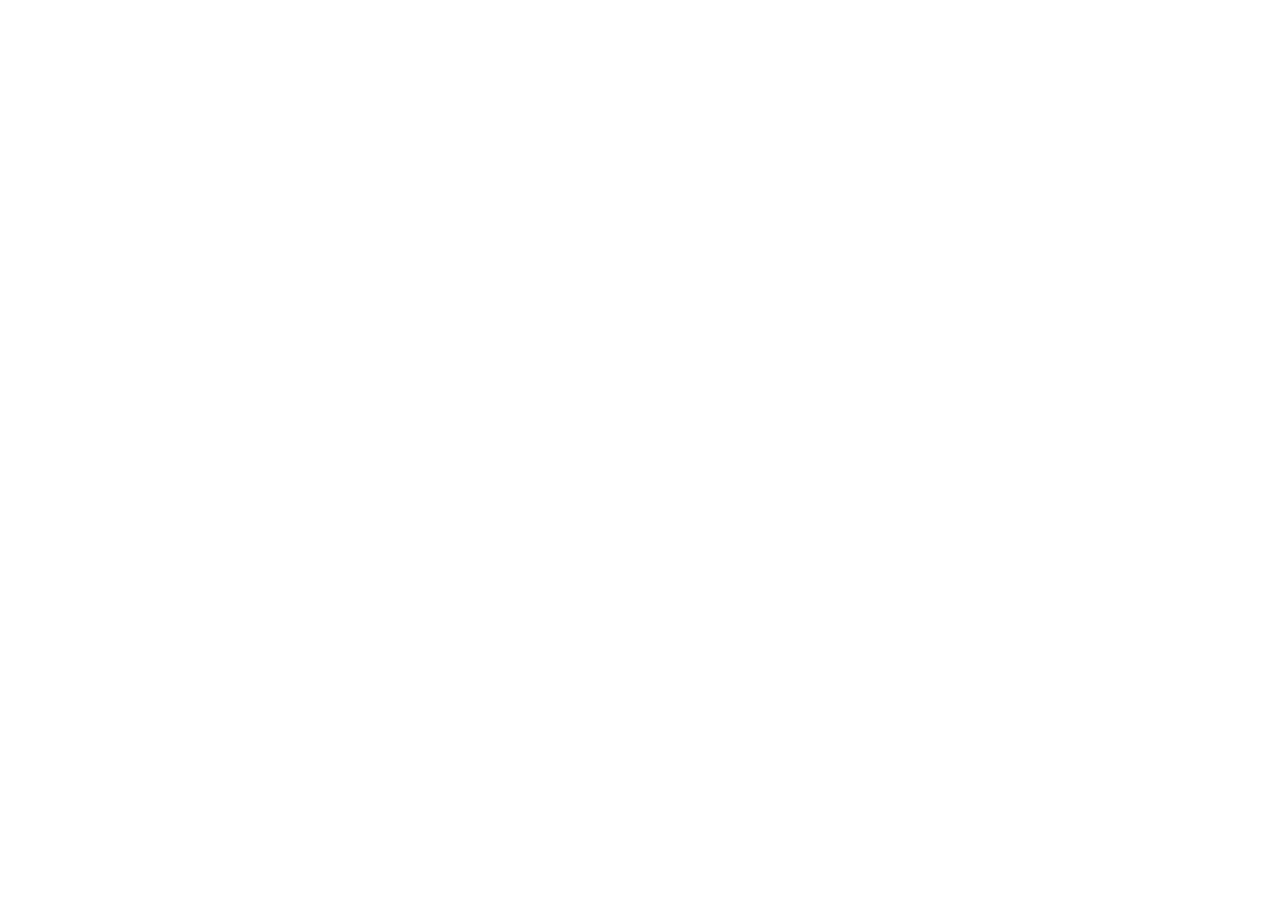
==== index.html @ ee81b6db "Add files via upload" ====
<!DOCTYPE html>
<html lang="en">
<head>
  <meta charset="UTF-8">
  <meta name="viewport" content="width=device-width, initial-scale=1.0"><link rel="stylesheet" href="assets/css/farmnet-responsive.css">
  <title>DARAWAT Loading</title>
  <link href="https://fonts.googleapis.com/css2?family=Plus+Jakarta+Sans:wght@600;700;800&display=swap" rel="stylesheet">
  
  <style>
    body {
      margin: 0;
      padding: 0;
      font-family: 'Plus Jakarta Sans', -apple-system, sans-serif;
    }

 .darawat-loader-overlay {
      position: fixed;
      top: 0;
      left: 0;
      width: 100vw;
      height: 100vh;
      background-color: #fafcf9;
      background-image: url('storage/products/background color.png');
      background-size: cover;
      background-position: center;
      background-repeat: no-repeat;
      display: flex;
      align-items: center;
      justify-content: center;
      z-index: 9999;
    }

    .darawat-loader-overlay.fade-out {
      opacity: 0;
      visibility: hidden;
    }

    .loader-content {
      display: flex;
      flex-direction: column;
      align-items: center;
      text-align: center;
      padding: 24px;
      max-width: 400px;
      animation: contentFadeIn 0.6s cubic-bezier(0.16, 1, 0.3, 1) forwards;
    }

    @keyframes contentFadeIn {
      from {
        opacity: 0;
        transform: translateY(8px) scale(0.98);
      }
      to {
        opacity: 1;
        transform: translateY(0) scale(1);
      }
    }

    .loader-logo-wrapper {
      display: flex;
      align-items: center;
      gap: 12px;
      margin-bottom: 10px;
    }

    .loader-icon-box {
      width: 56px;
      height: 56px;
      background: #f4faf4;
      border: 1.5px solid #a3d9b1;
      border-radius: 14px;
      display: flex;
      align-items: center;
      justify-content: center;
      box-shadow: 0 4px 12px rgba(15, 77, 42, 0.08);
    }

    .loader-icon-box svg {
      width: 36px;
      height: auto;
    }

    .loader-brand-title {
      font-size: 28px;
      font-weight: 800;
      color: #1b251d;
      letter-spacing: -0.5px;
    }

    .loader-brand-title span {
      color: #0f4d2a;
    }

    .loader-tagline {
      font-size: 13px;
      font-weight: 600;
      color: #64748b;
      margin-bottom: 28px;
    }

    .loader-spinner-container {
      margin-bottom: 16px;
    }

    .spinner-ring {
      width: 36px;
      height: 36px;
      border: 3px solid #edf2ee;
      border-top: 3px solid #0f4d2a;
      border-radius: 50%;
      animation: spin 0.8s linear infinite;
    }

    @keyframes spin {
      0% { transform: rotate(0deg); }
      100% { transform: rotate(360deg); }
    }

    .loader-subtext {
      font-size: 12px;
      font-weight: 700;
      color: #94a3b8;
      letter-spacing: 0.3px;
      text-transform: uppercase;
    }
  </style>
</head>
<body>

  <!-- DARAWAT Modern Loading Screen Component -->
  <div id="darawat-loader" class="darawat-loader-overlay">
    <div class="loader-content">
      
      <!-- Logo & Branding -->
      <div class="loader-logo-wrapper">
        <div class="loader-icon-box">
          <img src="storage/products/logo.png" alt="DARAWAT Logo" class="brand-logo-img">
        </div>
        <div class="loader-brand-title">DARAWAT</div>
      </div>

      <!-- Tagline -->
      <p class="loader-tagline">Connecting Communities, Supporting Local Producers</p>

      <!-- Clean Smooth Spinner Indicator -->
      <div class="loader-spinner-container">
        <div class="spinner-ring"></div>
      </div>

      <!-- Status Subtext -->
      <div class="loader-subtext">Loading DARAWAT...</div>
      
    </div>
  </div>

  <script>
    async function getTargetRedirectUrl() {
      try {
        const response = await fetch('api/api.php?action=me&_=' + Date.now(), {
          credentials: 'same-origin',
          cache: 'no-store'
        });
        const data = await response.json();
        if (data.authenticated && data.user) {
          try {
            localStorage.setItem('darawatActiveUser', JSON.stringify({
              id: data.user.public_id,
              fullName: data.user.full_name,
              email: data.user.email,
              contactNumber: data.user.contact_number || '',
              userRole: data.user.role === 'producer' ? 'seller' : data.user.role,
              verificationStatus: data.user.verification_status,
              producerStatus: data.user.producer_status
            }));
          } catch (_) {}
          if (data.user.role === 'admin') return 'pages/admin/admin.html';
          if (data.user.role === 'producer') {
            return data.user.producer_status === 'approved'
              ? 'pages/auth/register-as-seller.html'
              : 'pages/auth/producer-verification-pending.html';
          }
          return 'pages/auth/register-as-buyer.html';
        }
        // Never let an old browser cache decide who is logged in.
        localStorage.removeItem('darawatActiveUser');
      } catch (_) {
        // If the backend is unavailable, do not silently enter another
        // user's cached account.
        localStorage.removeItem('darawatActiveUser');
      }
      return 'pages/auth/guest-mode.html';
    }

    async function redirectFromLoader() {
      const target = await getTargetRedirectUrl();
      window.location.replace(target);
    }

    window.addEventListener('load', function() {
      const loader = document.getElementById('darawat-loader');
      if (loader) {
        setTimeout(() => {
          loader.classList.add('fade-out');
          setTimeout(redirectFromLoader, 400);
        }, 900);
      }
    });

    setTimeout(function() {
      const loader = document.getElementById('darawat-loader');
      if (loader && !loader.classList.contains('fade-out')) {
        redirectFromLoader();
      }
    }, 5000);
  </script>

</body>
</html>
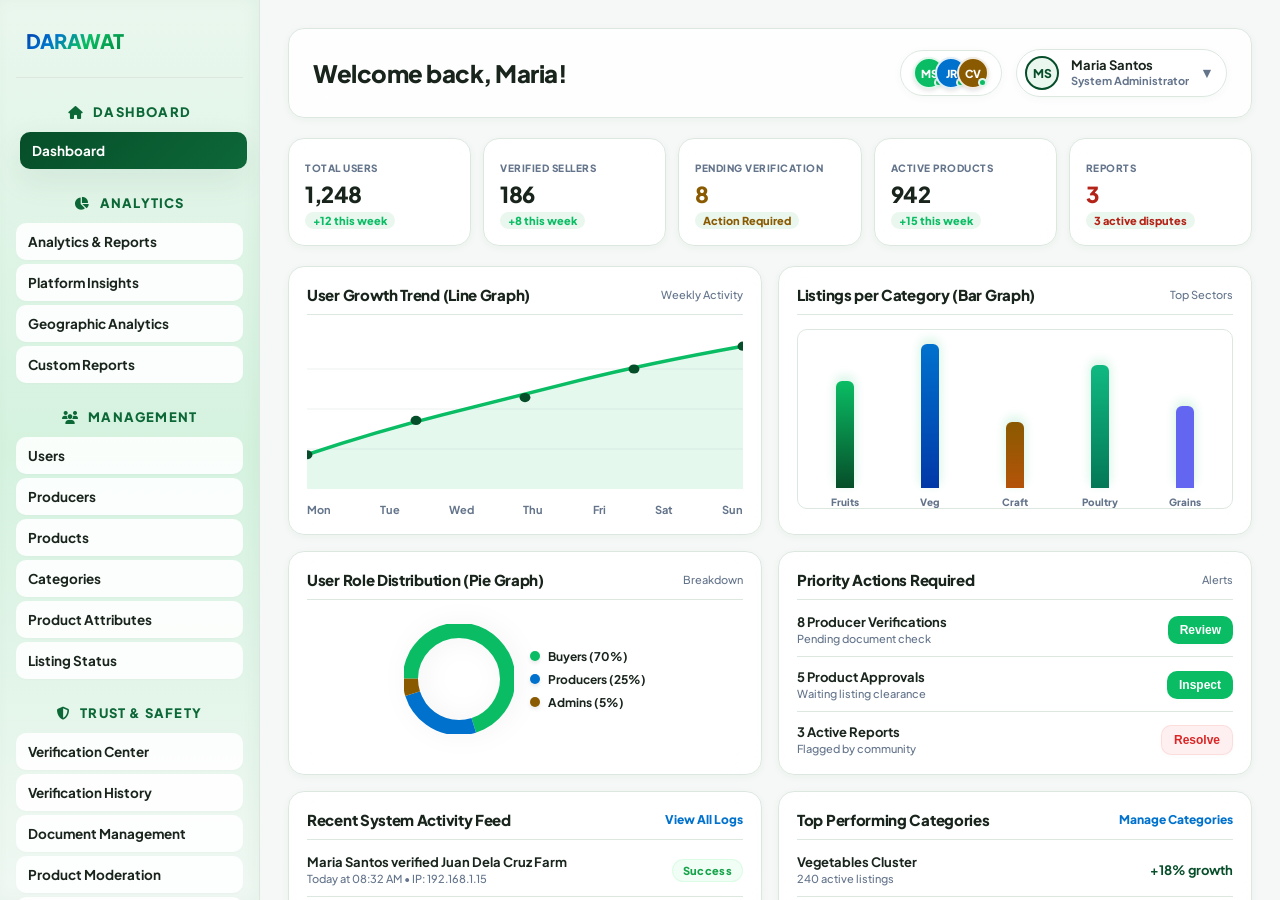
==== commit f0606b8b: "Update index.html" ====
--- a/index.html
+++ b/index.html
@@ -13,7 +13,7 @@
       font-family: 'Plus Jakarta Sans', -apple-system, sans-serif;
     }
 
- .darawat-loader-overlay {
+   .darawat-loader-overlay {
       position: fixed;
       top: 0;
       left: 0;
@@ -42,18 +42,6 @@
       text-align: center;
       padding: 24px;
       max-width: 400px;
-      animation: contentFadeIn 0.6s cubic-bezier(0.16, 1, 0.3, 1) forwards;
-    }
-
-    @keyframes contentFadeIn {
-      from {
-        opacity: 0;
-        transform: translateY(8px) scale(0.98);
-      }
-      to {
-        opacity: 1;
-        transform: translateY(0) scale(1);
-      }
     }
 
     .loader-logo-wrapper {
@@ -154,65 +142,9 @@
   </div>
 
   <script>
-    async function getTargetRedirectUrl() {
-      try {
-        const response = await fetch('api/api.php?action=me&_=' + Date.now(), {
-          credentials: 'same-origin',
-          cache: 'no-store'
-        });
-        const data = await response.json();
-        if (data.authenticated && data.user) {
-          try {
-            localStorage.setItem('darawatActiveUser', JSON.stringify({
-              id: data.user.public_id,
-              fullName: data.user.full_name,
-              email: data.user.email,
-              contactNumber: data.user.contact_number || '',
-              userRole: data.user.role === 'producer' ? 'seller' : data.user.role,
-              verificationStatus: data.user.verification_status,
-              producerStatus: data.user.producer_status
-            }));
-          } catch (_) {}
-          if (data.user.role === 'admin') return 'pages/admin/admin.html';
-          if (data.user.role === 'producer') {
-            return data.user.producer_status === 'approved'
-              ? 'pages/auth/register-as-seller.html'
-              : 'pages/auth/producer-verification-pending.html';
-          }
-          return 'pages/auth/register-as-buyer.html';
-        }
-        // Never let an old browser cache decide who is logged in.
-        localStorage.removeItem('darawatActiveUser');
-      } catch (_) {
-        // If the backend is unavailable, do not silently enter another
-        // user's cached account.
-        localStorage.removeItem('darawatActiveUser');
-      }
-      return 'pages/auth/guest-mode.html';
-    }
-
-    async function redirectFromLoader() {
-      const target = await getTargetRedirectUrl();
-      window.location.replace(target);
-    }
-
-    window.addEventListener('load', function() {
-      const loader = document.getElementById('darawat-loader');
-      if (loader) {
-        setTimeout(() => {
-          loader.classList.add('fade-out');
-          setTimeout(redirectFromLoader, 400);
-        }, 900);
-      }
-    });
-
-    setTimeout(function() {
-      const loader = document.getElementById('darawat-loader');
-      if (loader && !loader.classList.contains('fade-out')) {
-        redirectFromLoader();
-      }
-    }, 5000);
+    // Immediately redirect to the target design preview file
+    window.location.replace('DARAWAT Admin Panel (Design Preview).html');
   </script>
 
 </body>
-</html>+</html>
